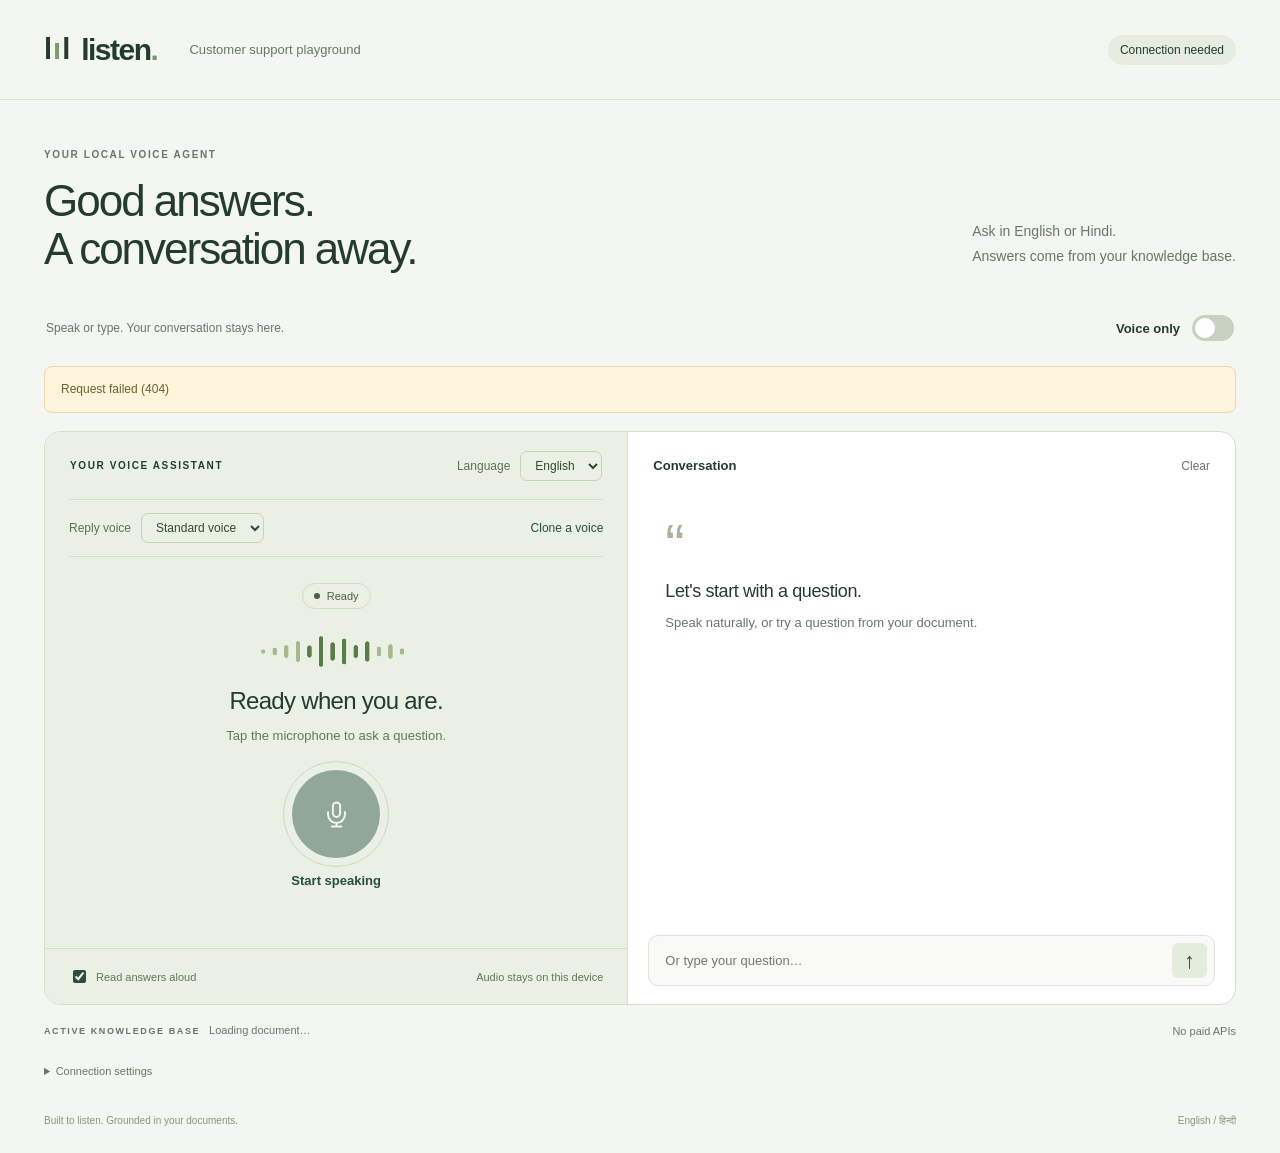
==== static/index.html @ adc08094 "Initial commit" ====
<!doctype html>
<html lang="en">
<head>
  <meta charset="utf-8">
  <meta name="viewport" content="width=device-width, initial-scale=1">
  <meta name="theme-color" content="#f4f6f1">
  <title>Listen · Local voice support</title>
  <link rel="stylesheet" href="/static/styles.css">
  <script type="module" src="/static/app.js"></script>
</head>
<body>
  <header class="header">
    <a class="brand" href="/" aria-label="Listen home"><span class="brand-mark" aria-hidden="true">l<span>ı</span>l</span> listen<span class="brand-period">.</span></a>
    <span class="header-caption">Customer support playground</span>
    <span id="connection" class="connection">Connecting…</span>
  </header>
  <main>
    <div class="intro"><div><span class="eyebrow">YOUR LOCAL VOICE AGENT</span><h1>Good answers.<br>A conversation away.</h1></div><p>Ask in English or Hindi.<br>Answers come from your knowledge base.</p></div>
    <div class="workspace-toolbar">
      <p id="mode-description">Speak or type. Your conversation stays here.</p>
      <label class="mode-toggle" for="voice-only"><span>Voice only</span><input id="voice-only" type="checkbox" role="switch" aria-controls="chat-panel" aria-describedby="mode-description"><span class="switch-track" aria-hidden="true"></span></label>
    </div>
    <div id="notice" class="notice" role="status" hidden><span id="notice-text"></span><button id="show-chat" class="text-button" hidden>Show chat</button></div>
    <div id="workspace" class="workspace">
      <section id="voice-panel" class="voice-panel" aria-label="Voice controls" data-phase="idle">
        <div class="panel-top"><span class="small-label">YOUR VOICE ASSISTANT</span><label class="language-label">Language <select id="language"><option value="en">English</option><option value="hi">हिन्दी</option></select></label></div>
        <div class="voice-picker"><label for="reply-voice">Reply voice <select id="reply-voice"><option value="default">Standard voice</option></select></label><button id="manage-voices" class="text-button" aria-haspopup="dialog">Clone a voice</button></div>
        <div class="voice-center">
          <span id="voice-status" class="voice-status">Ready</span>
          <div class="visualizer" id="visualizer"><canvas id="waveform" width="560" height="180" aria-hidden="true"></canvas></div>
          <div class="voice-copy" role="status" aria-live="polite" aria-atomic="true"><h2 id="voice-title">Ready when you are.</h2><p id="voice-hint">Tap the microphone to ask a question.</p></div>
          <div class="mic-control">
            <button id="mic" class="mic-button" aria-labelledby="mic-label" aria-describedby="voice-hint" disabled>
              <svg class="mic-icon" viewBox="0 0 24 24" fill="none" stroke="currentColor" stroke-width="1.6" stroke-linecap="round" aria-hidden="true"><rect x="9" y="2" width="6" height="12" rx="3"/><path d="M5 10v2a7 7 0 0 0 14 0v-2M12 19v3M8 22h8"/></svg>
              <span class="finish-icon" aria-hidden="true"></span>
            </button>
            <span id="mic-label" class="mic-label">Start speaking</span>
          </div>
          <div id="recording-progress" class="recording-progress" hidden><div><span>Recording</span><span id="recording-time">0:00 / 0:20</span></div><progress id="recording-meter" value="0" max="20" aria-label="Recording time used"></progress></div>
          <div class="voice-actions"><button id="stop" class="quiet" hidden>Stop response</button><button id="replay" class="quiet" hidden>Listen again</button></div>
        </div>
        <div class="voice-options"><label id="autoplay-option"><input id="autoplay" type="checkbox" checked> Read answers aloud</label><span id="voice-only-note" hidden>Answers spoken aloud</span><button id="new-conversation" class="text-button" hidden>New conversation</button><span id="audio-privacy">Audio stays on this device</span></div>
      </section>
      <section id="chat-panel" class="conversation-panel" aria-label="Conversation">
        <div class="panel-top"><h2>Conversation</h2><button id="clear" class="text-button">Clear</button></div>
        <div id="conversation" class="conversation" role="log" aria-live="polite" aria-relevant="additions">
          <div id="empty" class="empty"><div class="empty-mark" aria-hidden="true">“</div><h3>Let's start with a question.</h3><p>Speak naturally, or try a question from your document.</p><div class="suggestions"></div></div>
        </div>
        <form id="question-form" class="composer"><label class="sr-only" for="question">Type your question</label><input id="question" placeholder="Or type your question…" maxlength="1000" autocomplete="off" required><button id="send" type="submit" aria-label="Send question">↑</button></form>
      </section>
    </div>
    <div class="footnote"><p><span class="sample-label">ACTIVE KNOWLEDGE BASE</span><span id="knowledge-source">Loading document…</span></p><span id="provider-label">No paid APIs</span></div>
    <details class="settings"><summary>Connection settings</summary><label for="api-token">API token (only if configured on your server)</label><div class="token-row"><input id="api-token" type="password" autocomplete="off" placeholder="Leave blank for localhost"><button id="connect" class="text-button">Connect</button></div><p>The token is kept only in this tab's memory.</p><p id="engine">Local speech</p></details>
  </main>
  <dialog id="voice-studio" class="voice-studio" aria-labelledby="studio-title">
    <div class="studio-heading"><div><span class="eyebrow">YOUR ASSISTANT, YOUR SOUND</span><h2 id="studio-title">Clone a voice</h2></div><button id="close-studio" class="text-button" aria-label="Close voice settings">✕</button></div>
    <p class="studio-intro">Record or upload 3–20 seconds of clear English speech. Speak as if you're helping one customer: relaxed, clear, and conversational. Your clone follows the pacing and tone of this sample. Saved samples stay on this computer and can be deleted anytime.</p>
    <p id="clone-availability" class="studio-note">Checking voice cloning…</p>
    <form id="clone-form">
      <label for="clone-name">Voice name</label><input id="clone-name" maxlength="60" placeholder="My support voice" required>
      <div id="reference-capture" class="reference-capture" data-phase="idle">
        <div class="capture-actions"><button id="record-reference" type="button" class="record-reference" aria-describedby="capture-hint">Record voice</button><button id="cancel-reference" type="button" class="text-button" hidden>Cancel recording</button></div>
        <div id="reference-recording" class="reference-recording" hidden><div><span>Recording <span aria-hidden="true">●</span></span><output id="reference-time" aria-label="Recording duration">0.0 / 20s</output></div><meter id="reference-level" min="0" max="1" value="0" aria-label="Microphone input level"></meter></div>
        <p id="capture-hint" class="studio-note" role="status">Speak naturally for 3–20 seconds. Recording stops automatically.</p>
      </div>
      <label for="clone-file">Or upload an audio file</label><input id="clone-file" type="file" accept="audio/*">
      <audio id="reference-player" controls hidden aria-label="Your reference recording"></audio>
      <div class="transcript-heading"><label for="clone-transcript">Words spoken in the sample</label><button id="transcribe-reference" type="button" class="text-button" disabled>Fill from audio</button></div>
      <textarea id="clone-transcript" rows="3" maxlength="1000" placeholder="Enter the exact words, or use Fill from audio and check the transcript." required></textarea>
      <button id="save-voice" class="primary" type="submit" disabled>Save & preview</button>
    </form>
    <p id="studio-status" class="studio-status" role="status" aria-live="polite"></p>
    <audio id="clone-player" controls hidden aria-label="Cloned voice preview"></audio>
    <div class="saved-voices"><h3>Saved voices</h3><p id="no-saved-voices">Your saved voices will appear here.</p><div id="voice-list"></div></div>
    <p class="studio-note">Cloned voices are available for English. Hindi uses the standard voice.</p>
  </dialog>
  <footer><span>Built to listen. Grounded in your documents.</span><span>English / हिन्दी</span></footer>
</body>
</html>
---- static/styles.css ----
:root{font-family:ui-sans-serif,-apple-system,BlinkMacSystemFont,"Segoe UI",sans-serif;color:#243b32;background:#f4f6f1;font-synthesis:none;--green:#284f3d;--muted:#69766b;--line:#dde3d9}*{box-sizing:border-box}body{margin:0}button,input,select{font:inherit}button,select{cursor:pointer}button{transition:background .18s,transform .18s}button:disabled{opacity:.45;cursor:not-allowed}button:focus-visible,a:focus-visible,select:focus-visible,input:focus-visible,summary:focus-visible{outline:3px solid #7c9970;outline-offset:4px}.header,main,footer{max-width:1280px;margin:auto}.header{height:100px;display:flex;align-items:center;gap:32px;padding:0 44px;border-bottom:1px solid var(--line)}.brand{text-decoration:none;color:inherit;font-weight:650;font-size:30px;letter-spacing:-1.5px;display:flex;align-items:center;gap:10px}.brand-period{color:#789669;margin-left:-10px}.brand-mark{font-size:29px;letter-spacing:1px;line-height:1}.brand-mark span{color:#7f9b6d}.header-caption{font-size:13px;color:var(--muted)}.connection{margin-left:auto;font-size:12px;background:#e6ecdf;padding:8px 12px;border-radius:20px}.connection.ready::before{content:"";display:inline-block;width:6px;height:6px;border-radius:50%;background:#507a45;margin-right:7px}main{padding:44px 44px 20px}.intro{display:flex;align-items:end;justify-content:space-between;margin-bottom:34px}.eyebrow,.small-label,.sample-label{font-size:10px;font-weight:650;letter-spacing:1.6px}.eyebrow{color:var(--muted)}h1{font-weight:500;letter-spacing:-2px;line-height:1.08;font-size:44px;margin:15px 0 0}.intro>p{font-size:14px;line-height:1.8;color:var(--muted);margin:0 0 3px}.workspace{display:grid;grid-template-columns:1fr 1.04fr;border:1px solid #d5ddcf;border-radius:16px;overflow:hidden;min-height:490px;background:#fff}.voice-panel{background:#eaf0e3;display:flex;flex-direction:column;border-right:1px solid #d5ddcf}.panel-top{display:flex;justify-content:space-between;align-items:center;min-height:67px;padding:18px 25px;gap:16px}.language-label{font-size:12px;color:#607059;display:flex;gap:10px;align-items:center}select{background:transparent;border:1px solid #c6d2bd;border-radius:7px;padding:6px 10px;color:#304b32;font-size:12px}.voice-center{flex:1;display:flex;align-items:center;flex-direction:column;justify-content:center;padding:10px 20px 26px}.visualizer{width:240px;height:128px;display:flex;align-items:center;justify-content:center}.visualizer canvas{max-width:100%;height:90px}.voice-center h2{font-size:24px;font-weight:500;letter-spacing:-.7px;margin:12px 0 0}.voice-center p{color:#65765d;font-size:13px;margin:12px 0 25px;min-height:20px;text-align:center}.primary{color:#fff;background:var(--green);border:0;border-radius:9px;padding:14px 22px;font-size:14px;min-width:185px}.primary:hover:not(:disabled){background:#386348}.primary span{margin-left:20px}.quiet{background:transparent;border:0;color:var(--green);font-size:12px;margin-top:12px;text-decoration:underline;text-underline-offset:3px}.voice-options{display:flex;justify-content:space-between;gap:10px;padding:18px 24px;border-top:1px solid #d5dfcd;font-size:11px;color:#65745e}.voice-options label{display:flex;align-items:center;gap:7px}.voice-options input{accent-color:var(--green)}.conversation-panel{min-width:0;display:flex;flex-direction:column}.panel-top h2{font-size:13px;font-weight:550;margin:0}.text-button{padding:4px 0;background:transparent;border:0;font-size:12px;color:var(--muted)}.text-button:hover{color:var(--green)}.conversation{height:355px;overflow-y:auto;padding:0 25px 20px;scroll-behavior:smooth}.empty{padding:20px 12px 0}.empty-mark{font-size:58px;line-height:.9;color:#a5b69a}.empty h3{font-size:18px;font-weight:500;letter-spacing:-.4px;margin:10px 0}.empty p{font-size:13px;color:var(--muted)}.suggestions{display:flex;flex-direction:column;gap:9px;margin-top:24px}.suggestions button{border:1px solid #e2e6dd;border-radius:7px;background:white;padding:11px 13px;text-align:left;font-size:12px;color:#52664f}.suggestions button:hover{background:#f1f5ed}.suggestions span{float:right;margin-left:10px}.composer{margin:auto 20px 18px;display:flex;align-items:center;gap:8px;border:1px solid var(--line);padding:7px;border-radius:10px;background:#f9faf7}.composer input{min-width:0;flex:1;background:transparent;border:0;font-size:13px;padding:9px;color:#243b32}.composer input:focus{outline:0}.composer:focus-within{outline:2px solid #8ea581;outline-offset:2px}.composer button{border:0;border-radius:6px;background:#e4ecdd;width:35px;height:35px;font-size:22px;color:var(--green)}.message{padding:14px 0;border-bottom:1px solid #eef1eb}.message .speaker{font-size:10px;font-weight:650;text-transform:uppercase;letter-spacing:1px;color:#718467}.message.user .speaker{color:#8b9087}.message p{font-size:14px;line-height:1.65;margin:6px 0 8px;white-space:pre-wrap;overflow-wrap:anywhere}.message details{font-size:11px;color:var(--muted);margin-top:9px}.message details p{font-size:12px}.message summary{cursor:pointer}.message .meta{font-size:10px;color:#7b8475}.notice{padding:13px 16px;background:#fff4dc;border:1px solid #ebd7a9;border-radius:8px;font-size:12px;line-height:1.6;color:#725e30;margin-bottom:18px}.footnote{display:flex;justify-content:space-between;gap:24px;align-items:center;font-size:11px;color:var(--muted);padding:16px 0}.footnote p{line-height:1.8;margin:0}.sample-label{font-size:9px;margin-right:9px}.footnote>span{white-space:nowrap}.settings{max-width:480px;color:var(--muted);font-size:11px;margin-top:8px}.settings summary{cursor:pointer}.settings label{display:block;margin:12px 0 7px}.token-row{display:flex;gap:14px}.token-row input{flex:1;min-width:0;font-size:12px;border:1px solid var(--line);padding:9px;background:#fff;border-radius:6px}.settings p{font-size:10px}footer{padding:18px 44px 26px;display:flex;justify-content:space-between;color:#8a9383;font-size:10px}.sr-only{position:absolute;width:1px;height:1px;margin:-1px;padding:0;overflow:hidden;clip:rect(0,0,0,0);white-space:nowrap;border:0}[hidden]{display:none!important}@media(max-width:800px){.header{height:76px;padding:0 22px;gap:14px}.header-caption{display:none}main{padding:28px 22px 10px}.intro{align-items:start;gap:20px}.intro>p{font-size:12px}h1{font-size:34px;letter-spacing:-1.4px}.workspace{grid-template-columns:1fr}.voice-panel{border-right:0;border-bottom:1px solid #d5ddcf}.voice-center{padding-bottom:24px}.visualizer{height:75px}.voice-center h2{font-size:22px}.conversation{height:330px}.footnote{align-items:start}.footnote>span{display:none}footer{padding:20px 22px}.sample-label{display:block}.panel-top{padding:15px 20px}}@media(max-width:480px){.intro>p{display:none}.intro{margin-bottom:24px}h1{font-size:35px}.header .brand{font-size:27px}.connection{font-size:10px}.voice-options{font-size:10px}.conversation{padding:0 18px 15px}footer span:last-child{display:none}}@media(prefers-reduced-motion:reduce){*{scroll-behavior:auto!important;transition:none!important}}

/* Voice controls share the existing sage palette and work in either layout. */
.workspace-toolbar { display: flex; justify-content: space-between; align-items: center; gap: 20px; margin: 0 2px 16px; }
.workspace-toolbar p { margin: 0; color: var(--muted); font-size: 12px; line-height: 1.5; }
.mode-toggle { display: flex; align-items: center; gap: 12px; flex-shrink: 0; min-height: 44px; cursor: pointer; font-size: 13px; font-weight: 550; position: relative; }
.mode-toggle input { position: absolute; right: 0; width: 42px; height: 26px; opacity: 0; cursor: pointer; }
.switch-track { width: 42px; height: 26px; padding: 3px; background: #c8d1c2; border-radius: 20px; transition: background .2s; pointer-events: none; }
.switch-track::after { content: ''; display: block; width: 20px; height: 20px; border-radius: 50%; background: white; transition: transform .2s; }
.mode-toggle input:checked + .switch-track { background: var(--green); }
.mode-toggle input:checked + .switch-track::after { transform: translateX(16px); }
.mode-toggle input:focus-visible + .switch-track { outline: 3px solid #7c9970; outline-offset: 4px; }
.workspace.voice-only { grid-template-columns: 1fr; }
.voice-only .voice-panel { border: 0; }
.voice-only .voice-center { min-height: 435px; }
.voice-panel { --phase-color: #284f3d; }
.voice-center { padding: 8px 24px 22px; }
.voice-status { display: inline-flex; align-items: center; gap: 7px; border: 1px solid #cfdbc6; border-radius: 20px; color: #4b6140; font-size: 11px; padding: 6px 11px; }
.voice-status::before { content: ''; width: 6px; height: 6px; border-radius: 50%; background: currentColor; }
.visualizer { width: 240px; height: 66px; margin-top: 9px; }
.visualizer canvas { width: 240px; height: 77px; }
.voice-copy { text-align: center; }
.voice-center h2 { margin-top: 2px; line-height: 1.25; }
.voice-center p { margin: 10px 0 22px; max-width: 350px; line-height: 1.6; min-height: 22px; }
.mic-control { display: flex; align-items: center; flex-direction: column; gap: 15px; }
.mic-button { width: 88px; height: 88px; display: grid; place-items: center; position: relative; border: 0; border-radius: 50%; background: var(--phase-color); color: white; isolation: isolate; }
.mic-button::before { content: ''; position: absolute; inset: -9px; border: 1px solid #a9bea0; border-radius: 50%; z-index: -1; }
.mic-button:hover:not(:disabled) { background: #386348; transform: translateY(-2px); }
.mic-button svg { width: 29px; height: 33px; }
.mic-label { font-size: 13px; font-weight: 600; color: var(--phase-color); }
.finish-icon { display: none; width: 23px; height: 23px; border-radius: 5px; background: currentColor; }
.voice-actions { min-height: 38px; display: flex; align-items: center; gap: 20px; justify-content: center; }
.voice-actions button { min-height: 36px; padding: 6px 10px; margin: 0; }
.recording-progress { width: min(100%, 230px); margin: 16px 0 0; color: #725748; }
.recording-progress > div { display: flex; justify-content: space-between; font-size: 11px; font-variant-numeric: tabular-nums; }
.recording-progress progress { display: block; width: 100%; height: 4px; margin-top: 8px; border: 0; border-radius: 5px; overflow: hidden; appearance: none; background: #dce2d4; }
.recording-progress progress::-webkit-progress-bar { background: #dce2d4; }
.recording-progress progress::-webkit-progress-value { background: #9a523e; }
.recording-progress progress::-moz-progress-bar { background: #9a523e; }
.voice-panel[data-phase="recording"] { --phase-color: #884a36; }
.voice-panel[data-phase="recording"] .mic-icon { display: none; }
.voice-panel[data-phase="recording"] .finish-icon { display: block; }
.voice-panel[data-phase="recording"] .mic-button:hover { background: #a15b44; }
.voice-panel[data-phase="recording"] .voice-status { color: #884a36; border-color: #d7bcab; }
.voice-panel[data-phase="recording"] .mic-button::before { border-color: #b7856d; animation: listening-ring 1.8s ease-out infinite; }
.voice-panel[data-phase="thinking"] .voice-status::before,
.voice-panel[data-phase="transcribing"] .voice-status::before,
.voice-panel[data-phase="preparing"] .voice-status::before { animation: status-pulse 1.2s ease-in-out infinite; }
.voice-panel[data-phase="speaking"] .visualizer { animation: status-pulse 1.8s ease-in-out infinite; }
.voice-options { align-items: center; flex-wrap: wrap; }
.voice-options .text-button { color: var(--green); min-height: 30px; font-size: 11px; }
.notice .text-button { margin-left: 12px; color: #725e30; text-decoration: underline; min-height: 32px; }
@keyframes listening-ring { 0% { transform: scale(1); opacity: .8; } 100% { transform: scale(1.18); opacity: 0; } }
@keyframes status-pulse { 50% { opacity: .4; } }
@media (max-width: 800px) {
  .voice-only .voice-center { min-height: 400px; }
  .voice-panel { border-bottom: 1px solid #d5ddcf; }
}
@media (max-width: 480px) {
  .workspace-toolbar { gap: 12px; }
  .workspace-toolbar p { max-width: 180px; font-size: 11px; }
  .mode-toggle { gap: 8px; font-size: 12px; }
  .voice-center { padding-left: 16px; padding-right: 16px; }
  .voice-center h2 { font-size: 22px; }
  .voice-center p { font-size: 12px; }
  .voice-panel .panel-top { padding: 16px; gap: 8px; }
  .voice-panel .small-label { font-size: 8px; letter-spacing: 1px; }
  .language-label { gap: 6px; }
  .voice-options { padding: 12px 16px; }
  #audio-privacy { display: none; }
  .voice-only .voice-center { min-height: 380px; }
}
@media (prefers-reduced-motion: reduce) {
  *, *::before, *::after { animation: none !important; transition: none !important; }
}

.voice-picker { display: flex; align-items: center; justify-content: space-between; gap: 12px; margin: 0 24px 18px; padding: 12px 0; border-top: 1px solid #d5dfcd; border-bottom: 1px solid #d5dfcd; }
.voice-picker label { display: flex; align-items: center; gap: 10px; font-size: 12px; color: #607059; min-width: 0; }
.voice-picker select { max-width: 190px; min-width: 0; text-overflow: ellipsis; }
.voice-picker button { flex-shrink: 0; color: var(--green); min-height: 32px; }
.voice-studio { width: min(540px, calc(100% - 32px)); max-height: calc(100dvh - 48px); padding: 28px; border: 1px solid #d5ddcf; border-radius: 16px; color: #243b32; background: #f9faf7; }
.voice-studio::backdrop { background: rgba(27, 44, 34, .38); }
.studio-heading { display: flex; justify-content: space-between; align-items: start; gap: 16px; }
.studio-heading h2 { font-weight: 500; font-size: 28px; letter-spacing: -.8px; margin: 9px 0 0; }
.studio-heading button { min-width: 36px; min-height: 36px; font-size: 18px; }
.studio-intro { font-size: 13px; color: var(--muted); line-height: 1.7; margin-bottom: 8px; }
.studio-note { font-size: 11px; color: #607059; line-height: 1.6; }
#clone-form { margin-top: 20px; }
#clone-form > label, .transcript-heading label { display: block; font-size: 12px; font-weight: 550; margin-bottom: 7px; }
#clone-form > input, #clone-form textarea { display: block; width: 100%; border: 1px solid var(--line); border-radius: 7px; background: white; padding: 11px; font: inherit; font-size: 13px; color: inherit; margin-bottom: 16px; }
#clone-form input[type="file"] { font-size: 11px; padding: 12px 8px; }
#clone-form input::file-selector-button { border: 0; background: #e4ecdd; border-radius: 5px; color: var(--green); padding: 8px 10px; margin-right: 10px; cursor: pointer; }
#clone-form textarea { resize: vertical; line-height: 1.5; min-height: 90px; }
#clone-form textarea:focus-visible { outline: 3px solid #7c9970; outline-offset: 3px; }
#clone-form :disabled { opacity: .55; }
.reference-capture { margin: 0 0 18px; }
.capture-actions { display: flex; align-items: center; gap: 18px; flex-wrap: wrap; }
.record-reference { display: inline-flex; align-items: center; gap: 9px; border: 1px solid #bdceba; border-radius: 7px; background: #e9efe3; color: var(--green); padding: 11px 16px; font-size: 13px; min-height: 44px; }
.record-reference::before { content: ''; width: 9px; height: 9px; border: 2px solid currentColor; border-radius: 50%; }
.reference-capture[data-phase="recording"] .record-reference::before { background: currentColor; border-radius: 2px; }
.reference-capture .text-button { min-height: 44px; }
.reference-capture .studio-note { margin: 8px 0 0; }
.reference-capture[data-phase="error"] .studio-note { color: #943e2e; }
.reference-recording { margin-top: 14px; }
.reference-recording > div { display: flex; justify-content: space-between; gap: 12px; font-size: 11px; color: #795344; font-variant-numeric: tabular-nums; }
.reference-recording meter { display: block; width: 100%; height: 12px; margin-top: 4px; accent-color: var(--green); }
.reference-recording meter::-webkit-meter-bar { background: #e4eadf; border: 0; }
.reference-recording meter::-webkit-meter-optimum-value { background: #69885a; }
.transcript-heading { display: flex; justify-content: space-between; align-items: center; gap: 12px; }
.transcript-heading label { margin-bottom: 0; }
.transcript-heading button { min-height: 36px; color: var(--green); }
.voice-studio audio { width: 100%; height: 40px; margin: 0 0 16px; }
.studio-status { font-size: 12px; line-height: 1.6; color: #48613b; min-height: 20px; }
.studio-status.error { color: #943e2e; }
.saved-voices { padding-top: 16px; border-top: 1px solid var(--line); }
.saved-voices h3 { font-size: 13px; font-weight: 600; margin: 0 0 12px; }
#no-saved-voices { font-size: 12px; color: var(--muted); }
.saved-voice { display: flex; align-items: center; justify-content: space-between; gap: 12px; padding: 12px 0; border-top: 1px solid var(--line); }
.saved-voice > div:first-child { min-width: 0; overflow-wrap: anywhere; }
.saved-voice strong { font-size: 13px; font-weight: 550; }
.saved-voice span { display: block; color: var(--muted); font-size: 10px; margin-top: 5px; }
.saved-voice > div:last-child { display: flex; flex-shrink: 0; gap: 12px; }
.saved-voice button { min-height: 36px; }
@media (max-width: 480px) {
  .voice-picker { margin: 0 16px 16px; gap: 8px; }
  .voice-picker label { font-size: 11px; gap: 6px; }
  .voice-picker select { max-width: 145px; padding: 6px; }
  .voice-picker button { font-size: 11px; }
  .voice-studio { padding: 20px; }
  .saved-voice { flex-wrap: wrap; }
}
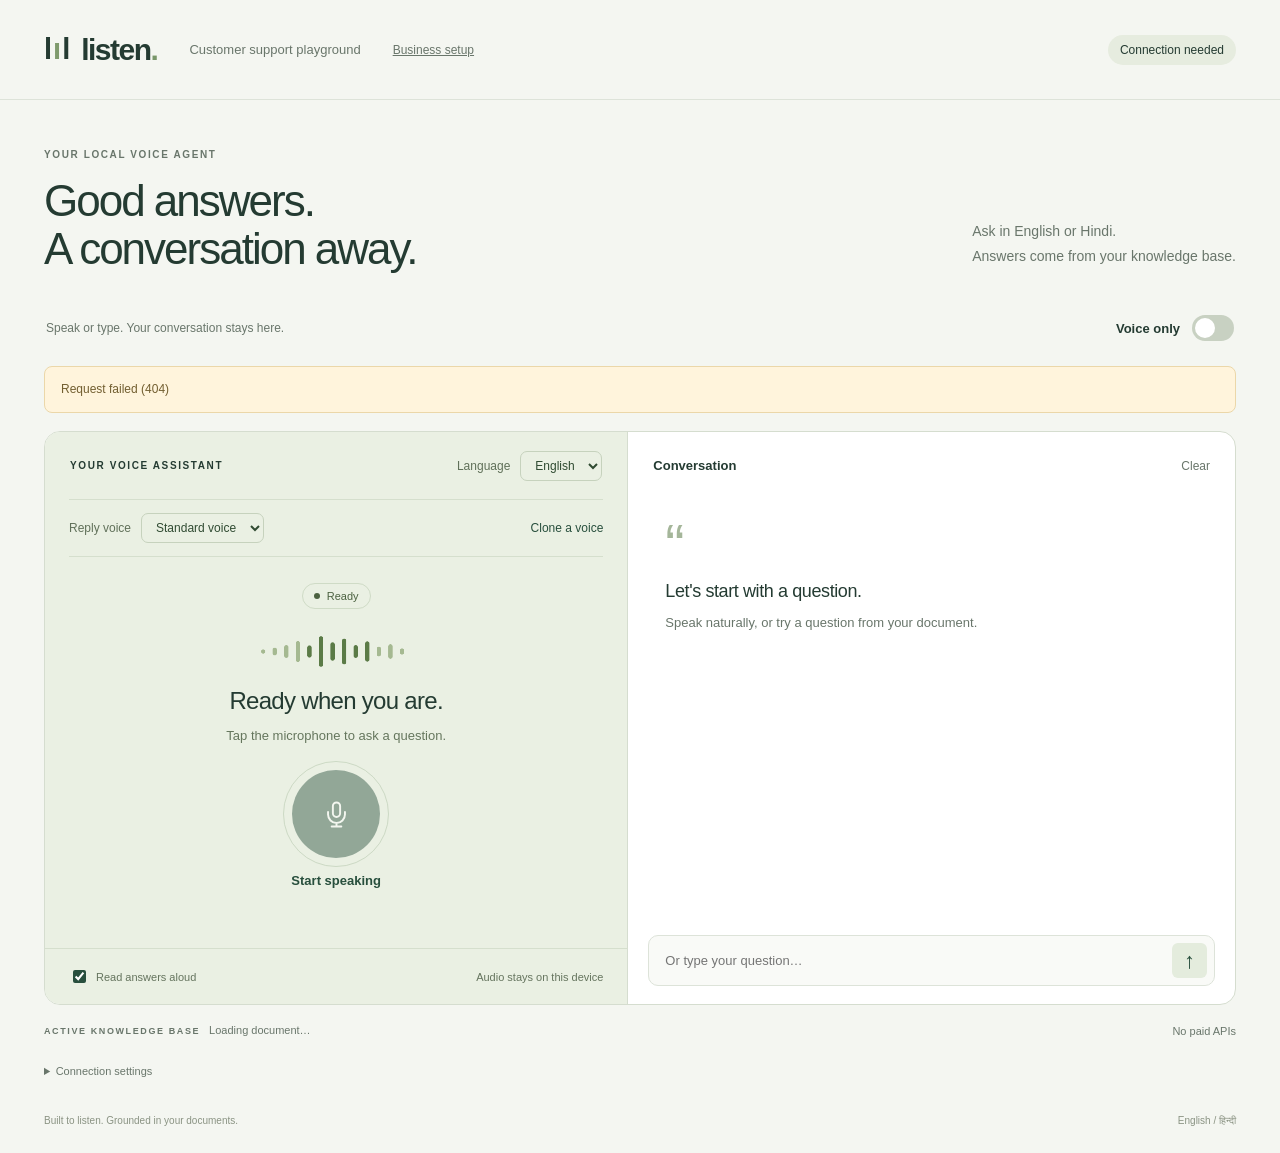
==== commit 35eeb0b1: "Add self-service voice agent platform" ====
--- a/static/index.html
+++ b/static/index.html
@@ -12,6 +12,7 @@
   <header class="header">
     <a class="brand" href="/" aria-label="Listen home"><span class="brand-mark" aria-hidden="true">l<span>ı</span>l</span> listen<span class="brand-period">.</span></a>
     <span class="header-caption">Customer support playground</span>
+    <a class="text-button" href="/business">Business setup</a>
     <span id="connection" class="connection">Connecting…</span>
   </header>
   <main>
